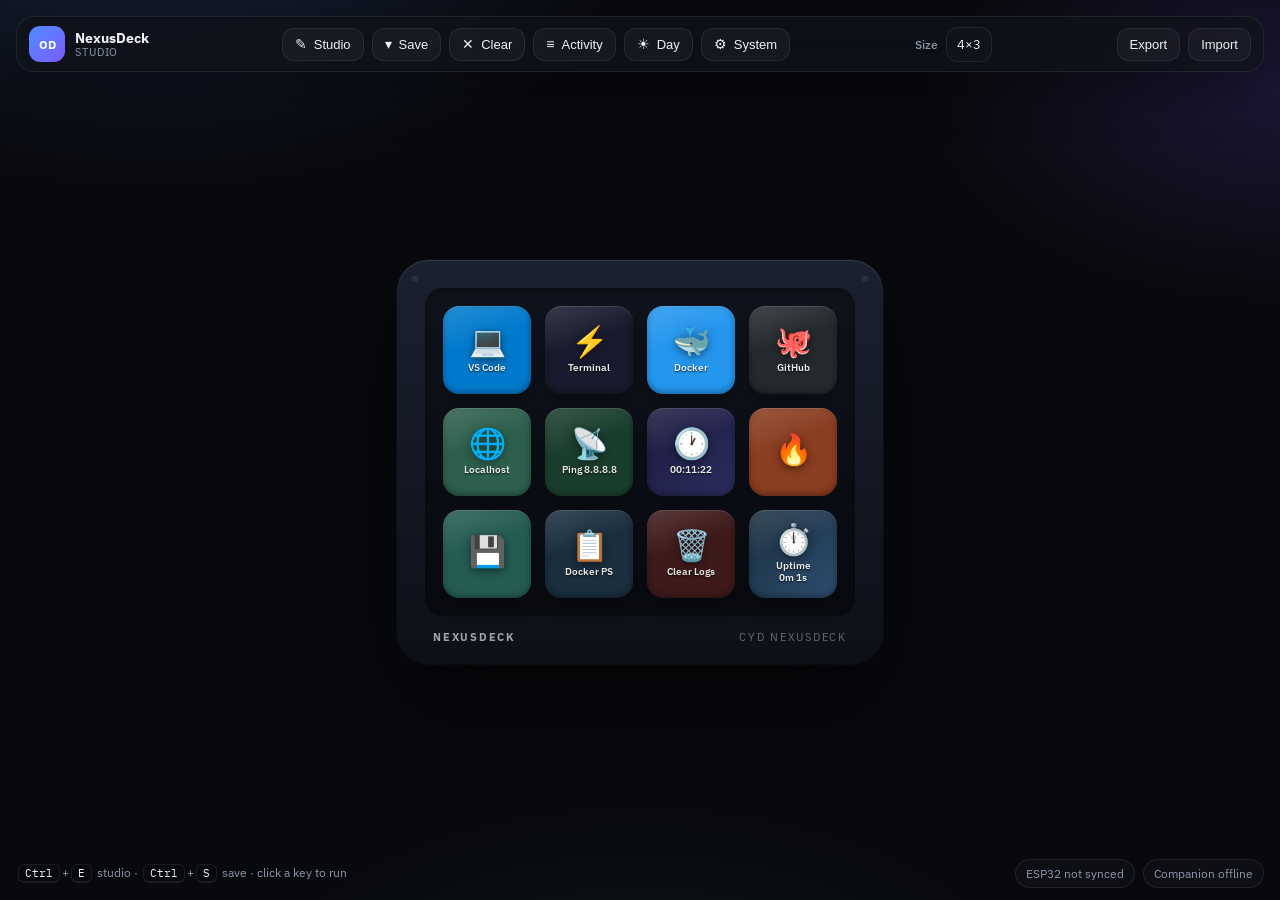
==== streamdeck-simulator/index.html @ cc26912d "v2.0.3" ====
<!DOCTYPE html>
<html lang="en">
<head>
    <meta charset="UTF-8">
    <meta name="viewport" content="width=device-width, initial-scale=1.0">
    <meta name="description" content="NexusDeck Studio & Simulator - Virtual macro control deck with live widgets and customization">
    <title>NexusDeck Studio</title>
    <link rel="preconnect" href="https://fonts.googleapis.com">
    <link rel="preconnect" href="https://fonts.gstatic.com" crossorigin>
    <link href="https://fonts.googleapis.com/css2?family=IBM+Plex+Sans:wght@400;500;600;700&family=IBM+Plex+Mono:wght@500&display=swap" rel="stylesheet">
    <link rel="stylesheet" href="css/deck.css">
    <link rel="stylesheet" href="css/studio.css">

    <!-- Favicon (matches NexusDeck app icon) -->
    <link rel="icon" href="data:image/svg+xml,%3Csvg xmlns='http://www.w3.org/2000/svg' viewBox='0 0 64 64'%3E%3Crect x='2' y='2' width='60' height='60' rx='14' fill='%231a2030'/%3E%3Ctext x='32' y='45' font-family='Arial' font-size='36' font-weight='bold' fill='white' text-anchor='middle'%3EN%3C/text%3E%3Ccircle cx='50' cy='50' r='6' fill='%234f8cff'/%3E%3C/svg%3E">
</head>
<body>
    <div class="app-bg" aria-hidden="true"></div>
    <main class="app-stage">
        <div id="deck-container"></div>
    </main>

    <div id="loading-screen" class="loading-screen">
        <div class="loading-mark">OD</div>
        <div class="loading-title">NexusDeck Studio</div>
        <div class="loading-copy">Preparing your control surface</div>
    </div>

    <!-- Utility Scripts -->
    <script src="js/notification-manager.js"></script>
    <script src="js/logger.js"></script>
    <script src="js/cleanup-manager.js"></script>
    <script src="js/performance-utils.js"></script>

    <!-- Core Scripts -->
    <script src="js/deck-core.js"></script>
    <script src="js/actions.js"></script>
    <script src="js/live-keys.js"></script>
    <script src="js/profiles.js"></script>
    <script src="js/studio-ui.js"></script>

    <!-- Main Application Script -->
    <script>
        // Application Initialization
        class StreamDeckApp {
            constructor() {
                this.deck = null;
                this.actions = null;
                this.liveKeys = null;
                this.profiles = null;
                this.studio = null;

                this.init();
            }

            async init() {
                try {
                    // Initialize core deck engine
                    this.deck = new StreamDeckCore('deck-container', {
                        rows: 3,
                        cols: 4,
                        size: 'cyd',
                        soundEnabled: true,
                        hapticEnabled: true
                    });

                    // Initialize actions engine
                    this.actions = new ActionsEngine(this.deck, {
                        serverUrl: 'http://localhost:8765'
                    });

                    // Initialize live keys manager
                    this.liveKeys = new LiveKeysManager(this.deck, this.actions);

                    // Initialize profiles manager
                    this.profiles = new ProfilesManager(this.deck, this.actions, this.liveKeys);

                    // Initialize studio UI
                    this.studio = new StudioUI(this.deck, this.actions, this.profiles, this.liveKeys);

                    // Setup event listeners
                    this.setupEventListeners();

                    // Check server status
                    await this.checkServerStatus();

                    // Hide loading screen
                    setTimeout(() => {
                        const loadingScreen = document.getElementById('loading-screen');
                        if (loadingScreen) {
                            loadingScreen.style.opacity = '0';
                            loadingScreen.style.transition = 'opacity 0.35s ease';
                            setTimeout(() => loadingScreen.remove(), 350);
                        }
                    }, 350);

                    console.log('NexusDeck Simulator initialized successfully');

                    // Register cleanup tasks
                    if (window.globalCleanupManager) {
                        globalCleanupManager.register(() => this.cleanup(), 'StreamDeckApp');
                    }
                } catch (error) {
                    appLogger.error('Failed to initialize NexusDeck Simulator', { error: error.message });
                    alert('Failed to initialize application. Please refresh the page.');
                }
            }

            setupEventListeners() {
                // Listen for button clicks
                this.deck.container.addEventListener('buttonClick', (e) => {
                    // Actions are handled by StudioUI based on mode
                });

                // Listen for profile events
                this.deck.container.addEventListener('profile:profileLoaded', (e) => {
                    console.log('Profile loaded:', e.detail.profile.name);
                    this.showNotification('Profile Loaded', e.detail.profile.name);
                });

                // Listen for action events
                this.deck.container.addEventListener('action:serverStatus', (e) => {
                    appLogger.info('Companion server status changed', e.detail);
                });

                // Keyboard shortcuts
                document.addEventListener('keydown', (e) => {
                    // Ctrl/Cmd + E: Toggle Studio Mode
                    if ((e.ctrlKey || e.metaKey) && e.key === 'e') {
                        e.preventDefault();
                        this.studio.toggleMode();
                    }

                    // Ctrl/Cmd + S: Save Profile
                    if ((e.ctrlKey || e.metaKey) && e.key === 's') {
                        e.preventDefault();
                        this.profiles.saveCurrentProfile();
                        this.showNotification('Saved', 'Profile saved successfully');
                    }

                    // Escape: Close Inspector
                    if (e.key === 'Escape' && this.studio.editorMode === 'studio') {
                        this.studio.closeInspector();
                    }
                });

                // Prevent context menu on buttons
                this.deck.container.addEventListener('contextmenu', (e) => {
                    e.preventDefault();
                });

                // Window resize handler
                let resizeTimeout;
                window.addEventListener('resize', () => {
                    clearTimeout(resizeTimeout);
                    resizeTimeout = setTimeout(() => {
                        // Re-render deck if needed
                        console.log('Window resized');
                    }, 250);
                });

                // Visibility change handler
                document.addEventListener('visibilitychange', () => {
                    if (document.hidden) {
                        console.log('App hidden - pausing updates');
                        // Optionally pause some live widgets
                    } else {
                        console.log('App visible - resuming updates');
                    }
                });
            }

            async checkServerStatus() {
                try {
                    await this.actions.checkServerAvailability();

                    if (this.actions.serverAvailable) {
                        console.log('Companion server is available');
                        this.studio?.pollDeviceStatus();
                    } else {
                        console.log('Companion server not available - running in standalone mode');
                    }
                    this.studio?.updateServerStatus(this.actions.serverAvailable);
                } catch (error) {
                    appLogger.warn('Server check failed', { error: error.message });
                }
            }

            showNotification(title, message) {
                return notificationManager.show(title, message);
            }

            escapeHtml(text) {
                const div = document.createElement('div');
                div.textContent = text;
                return div.innerHTML;
            }

            /**
             * Complete cleanup - call on app shutdown
             */
            cleanup() {
                console.log('🧹 Cleaning up NexusDeck components...');

                try {
                    // Stop live widgets
                    if (this.liveKeys) {
                        this.liveKeys.stopAll();
                    }

                    // Destroy actions engine
                    if (this.actions) {
                        this.actions.destroy();
                    }

                    // Clear deck
                    if (this.deck) {
                        this.deck.destroy();
                    }

                    notificationManager.destroy();
                    appLogger.destroy();

                    // Clear references
                    this.deck = null;
                    this.actions = null;
                    this.liveKeys = null;
                    this.profiles = null;
                    this.studio = null;

                    console.log('✅ Cleanup complete');
                } catch (error) {
                    console.error('Error during cleanup:', error);
                }
            }
        }

        // Initialize application when DOM is ready
        if (document.readyState === 'loading') {
            document.addEventListener('DOMContentLoaded', () => {
                window.streamDeckApp = new StreamDeckApp();
            });
        } else {
            window.streamDeckApp = new StreamDeckApp();
        }

        // Cleanup on page unload
        window.addEventListener('beforeunload', () => {
            if (window.streamDeckApp) {
                // Stop all live widgets
                if (window.streamDeckApp.liveKeys) {
                    window.streamDeckApp.liveKeys.stopAll();
                }
                // Clear intervals
                if (window.streamDeckApp.deck) {
                    window.streamDeckApp.deck.clear();
                }
            }
        });

        // Global error handler
        window.addEventListener('error', (e) => {
            appLogger.error('Unhandled browser error', {
                message: e.message,
                source: e.filename,
                line: e.lineno
            });
        });

        window.addEventListener('unhandledrejection', (e) => {
            appLogger.error('Unhandled promise rejection', {
                reason: e.reason instanceof Error ? e.reason.message : String(e.reason)
            });
        });

        // Service Worker registration (for PWA support - optional)
        if ('serviceWorker' in navigator) {
            // Uncomment to enable PWA features
            // navigator.serviceWorker.register('/sw.js').then(reg => {
            //     console.log('Service Worker registered:', reg);
            // }).catch(err => {
            //     console.log('Service Worker registration failed:', err);
            // });
        }
    </script>

    <!-- Analytics placeholder (optional) -->
    <!-- <script>
        // Add your analytics code here if needed
    </script> -->
</body>
</html>
---- streamdeck-simulator/css/deck.css ----
/**
 * NexusDeck interface
 */

:root {
    --font: 'IBM Plex Sans', 'Segoe UI', sans-serif;
    --font-mono: 'IBM Plex Mono', ui-monospace, monospace;
    --bg: #08090d;
    --bg-elevated: #10131a;
    --ink: #eef2f7;
    --muted: #8d97ab;
    --line: rgba(255, 255, 255, 0.08);
    --accent: #4f8cff;
    --accent-2: #7a5cff;
    --success: #3ee0a0;
    --danger: #ff5d6c;
    --deck-bg: #08090d;
    --button-idle: #1a1a2e;
    --button-pressed: #0d0d16;
    --button-glow: rgba(79, 140, 255, 0.45);
    --button-success: rgba(62, 224, 160, 0.8);
    --button-error: rgba(255, 93, 108, 0.8);
    --glass-bg: rgba(255, 255, 255, 0.05);
    --glass-border: rgba(255, 255, 255, 0.1);
    --header-h: 72px;
    --footer-h: 48px;
}

body.theme-light {
    --bg: #eef3f8;
    --bg-elevated: #ffffff;
    --ink: #182d42;
    --muted: #5b6d80;
    --line: rgba(24, 45, 66, 0.12);
    --deck-bg: #eef3f8;
    --button-idle: #dce6f0;
    --button-pressed: #c8d5e2;
    --button-glow: rgba(0, 116, 217, 0.35);
    --glass-bg: rgba(255, 255, 255, 0.72);
    --glass-border: rgba(24, 45, 66, 0.16);
    background: #e8eef5;
    color: #182d42;
}

body.theme-light .deck-frame {
    background: linear-gradient(180deg, #f7fafc 0%, #d5e0eb 100%);
    box-shadow:
        0 30px 80px rgba(44, 62, 80, 0.18),
        0 0 0 1px rgba(24, 45, 66, 0.08);
}

body.theme-light .button-grid {
    background: rgba(24, 45, 66, 0.08);
    box-shadow: inset 0 2px 10px rgba(24, 45, 66, 0.12);
}

* {
    margin: 0;
    padding: 0;
    box-sizing: border-box;
}

body {
    font-family: var(--font);
    background: var(--bg);
    color: var(--ink);
    min-height: 100vh;
    overflow: hidden;
}

.app-bg {
    position: fixed;
    inset: 0;
    z-index: 0;
    background:
        radial-gradient(900px 500px at 12% -10%, rgba(79, 140, 255, 0.18), transparent 55%),
        radial-gradient(700px 420px at 100% 10%, rgba(122, 92, 255, 0.16), transparent 50%),
        radial-gradient(800px 500px at 50% 120%, rgba(62, 224, 160, 0.08), transparent 55%),
        var(--bg);
}

body.theme-light .app-bg {
    background:
        radial-gradient(900px 500px at 12% -10%, rgba(79, 140, 255, 0.16), transparent 55%),
        radial-gradient(700px 420px at 100% 10%, rgba(122, 92, 255, 0.1), transparent 50%),
        #eef3f8;
}

.app-stage {
    position: relative;
    z-index: 1;
    min-height: 100vh;
    display: flex;
    justify-content: center;
    align-items: center;
    padding: calc(var(--header-h) + 24px) 24px calc(var(--footer-h) + 24px);
}

body.studio-open .app-stage {
    padding-left: 300px;
    padding-right: 24px;
}

.loading-screen {
    position: fixed;
    inset: 0;
    z-index: 9999;
    display: flex;
    flex-direction: column;
    justify-content: center;
    align-items: center;
    background: #08090d;
    gap: 10px;
}

.loading-mark {
    width: 72px;
    height: 72px;
    border-radius: 20px;
    display: grid;
    place-items: center;
    font-weight: 700;
    letter-spacing: 0.04em;
    color: #fff;
    background: linear-gradient(135deg, #4f8cff, #7a5cff);
    box-shadow: 0 12px 40px rgba(79, 140, 255, 0.35);
    animation: loading-float 1.8s ease-in-out infinite;
}

.loading-title {
    margin-top: 8px;
    font-size: 22px;
    font-weight: 600;
}

.loading-copy {
    color: var(--muted);
    font-size: 13px;
}

@keyframes loading-float {
    0%, 100% { transform: translateY(0); }
    50% { transform: translateY(-6px); }
}

.deck-container {
    position: relative;
    display: flex;
    justify-content: center;
    align-items: center;
}

.deck-frame {
    background: linear-gradient(180deg, #1b2030 0%, #0d1018 100%);
    border-radius: 32px;
    padding: 28px 28px 18px;
    position: relative;
    box-shadow:
        0 40px 90px rgba(0, 0, 0, 0.45),
        inset 0 1px 0 rgba(255, 255, 255, 0.12),
        0 0 0 1px rgba(255, 255, 255, 0.04);
}

.deck-frame::before,
.deck-frame::after {
    content: '';
    position: absolute;
    width: 8px;
    height: 8px;
    border-radius: 50%;
    background: #2a3144;
    box-shadow: inset 0 1px 2px rgba(0, 0, 0, 0.6);
}

.deck-frame::before { top: 14px; left: 14px; }
.deck-frame::after { top: 14px; right: 14px; }

.button-grid {
    display: grid;
    gap: 14px;
    background: rgba(0, 0, 0, 0.35);
    padding: 18px;
    border-radius: 18px;
    box-shadow: inset 0 2px 14px rgba(0, 0, 0, 0.45);
}

.deck-plate {
    display: flex;
    justify-content: space-between;
    align-items: center;
    margin-top: 14px;
    padding: 0 8px 2px;
    color: rgba(255, 255, 255, 0.38);
    font-size: 11px;
    letter-spacing: 0.16em;
    text-transform: uppercase;
}

.deck-logo {
    font-weight: 700;
    color: rgba(255, 255, 255, 0.62);
}

body.theme-light .deck-plate,
body.theme-light .deck-logo {
    color: rgba(24, 45, 66, 0.45);
}

.deck-mini .button-grid {
    grid-template-columns: repeat(3, 1fr);
    grid-template-rows: repeat(2, 1fr);
}

.deck-cyd .button-grid {
    grid-template-columns: repeat(4, 1fr);
    grid-template-rows: repeat(3, 1fr);
}

.deck-classic .button-grid {
    grid-template-columns: repeat(5, 1fr);
    grid-template-rows: repeat(3, 1fr);
}

.deck-xl .button-grid {
    grid-template-columns: repeat(8, 1fr);
    grid-template-rows: repeat(4, 1fr);
}

.deck-button {
    width: 88px;
    height: 88px;
    position: relative;
    cursor: pointer;
    user-select: none;
    transition: transform 0.1s ease;
}

.deck-button:active {
    transform: scale(0.98);
}

.button-inner {
    width: 100%;
    height: 100%;
    position: relative;
    transform-style: preserve-3d;
    transition: transform 0.15s ease;
}

.button-face {
    width: 100%;
    height: 100%;
    background: var(--button-idle);
    border-radius: 16px;
    display: flex;
    flex-direction: column;
    justify-content: center;
    align-items: center;
    padding: 8px;
    position: relative;
    overflow: hidden;
    box-shadow:
        0 8px 16px rgba(0, 0, 0, 0.35),
        inset 0 1px 1px rgba(255, 255, 255, 0.14),
        inset 0 -2px 6px rgba(0, 0, 0, 0.35);
    transition: all 0.2s ease;
}

.button-face::before {
    content: '';
    position: absolute;
    inset: 0;
    background: linear-gradient(160deg, rgba(255, 255, 255, 0.14) 0%, rgba(255, 255, 255, 0) 42%);
    pointer-events: none;
    border-radius: 16px;
}

.button-face::after {
    content: '';
    position: absolute;
    inset: 0;
    background: radial-gradient(circle at center, rgba(255, 255, 255, 0.08) 0%, transparent 70%);
    pointer-events: none;
    opacity: 0;
    transition: opacity 0.3s ease;
}

.deck-button:hover .button-face::after {
    opacity: 1;
}

.button-icon {
    font-size: 30px;
    line-height: 1;
    margin-bottom: 6px;
    filter: drop-shadow(0 2px 4px rgba(0, 0, 0, 0.5));
    transition: transform 0.2s ease;
}

.button-label {
    font-size: 10px;
    font-weight: 600;
    text-align: center;
    line-height: 1.2;
    color: rgba(255, 255, 255, 0.92);
    text-shadow: 0 1px 2px rgba(0, 0, 0, 0.8);
    max-height: 100%;
    overflow: hidden;
    display: -webkit-box;
    -webkit-line-clamp: 3;
    -webkit-box-orient: vertical;
    white-space: pre-line;
}

.deck-button.state-idle .button-inner {
    transform: translateZ(0);
}

.deck-button.state-pressed .button-inner {
    transform: translateZ(-4px);
}

.deck-button.state-pressed .button-face {
    box-shadow:
        0 1px 2px rgba(0, 0, 0, 0.6),
        inset 0 2px 8px rgba(0, 0, 0, 0.5);
    transform: scale(0.95);
}

.deck-button.state-pressed .button-icon {
    transform: scale(0.9);
}

.deck-button.state-running .button-face {
    animation: pulse-glow 1.5s ease-in-out infinite;
}

.deck-button.state-running .button-icon {
    animation: rotate-icon 1s linear infinite;
}

@keyframes pulse-glow {
    0%, 100% {
        box-shadow: 0 4px 8px rgba(0, 0, 0, 0.4), 0 0 20px var(--button-glow);
    }
    50% {
        box-shadow: 0 4px 8px rgba(0, 0, 0, 0.4), 0 0 40px var(--button-glow);
    }
}

@keyframes rotate-icon {
    from { transform: rotate(0deg); }
    to { transform: rotate(360deg); }
}

.deck-button.state-success .button-face {
    box-shadow: 0 4px 8px rgba(0, 0, 0, 0.4), 0 0 30px var(--button-success);
    animation: success-flash 0.5s ease;
}

@keyframes success-flash {
    0%, 100% { opacity: 1; }
    50% { opacity: 0.7; }
}

.deck-button.state-error .button-face {
    box-shadow: 0 4px 8px rgba(0, 0, 0, 0.4), 0 0 30px var(--button-error);
    animation: error-shake 0.5s ease;
}

@keyframes error-shake {
    0%, 100% { transform: translateX(0); }
    25% { transform: translateX(-4px); }
    75% { transform: translateX(4px); }
}

.deck-button.selected .button-face {
    box-shadow:
        0 4px 8px rgba(0, 0, 0, 0.4),
        0 0 0 3px rgba(79, 140, 255, 0.9),
        0 0 20px rgba(79, 140, 255, 0.45);
}

.deck-button.state-disabled {
    opacity: 0.3;
    cursor: not-allowed;
}

.notification-stack {
    position: fixed;
    top: calc(var(--header-h) + 12px);
    right: 20px;
    display: grid;
    gap: 10px;
    width: min(360px, calc(100vw - 40px));
    z-index: 10000;
    pointer-events: none;
}

.action-notification {
    display: flex;
    align-items: flex-start;
    gap: 12px;
    position: relative;
    background: rgba(16, 19, 26, 0.92);
    backdrop-filter: blur(16px);
    border: 1px solid var(--line);
    border-left: 3px solid var(--accent);
    border-radius: 14px;
    padding: 14px 16px;
    width: 100%;
    box-shadow: 0 16px 40px rgba(0, 0, 0, 0.35);
    transform: translateX(400px);
    transition: transform 0.3s ease;
    pointer-events: auto;
}

.action-notification.show {
    transform: translateX(0);
}

.notification-title {
    font-weight: 600;
    font-size: 14px;
    margin-bottom: 4px;
}

.notification-message {
    font-size: 12px;
    color: var(--muted);
    white-space: pre-line;
    line-height: 1.4;
}

.notification-content {
    min-width: 0;
    flex: 1;
}

.notification-close {
    border: 0;
    padding: 0;
    background: transparent;
    color: var(--muted);
    cursor: pointer;
    font-size: 20px;
    line-height: 1;
}

.notification-close:hover {
    color: var(--ink);
}

.notification-success { border-left-color: var(--success); }
.notification-warning { border-left-color: #ffc857; }
.notification-error { border-left-color: var(--danger); }

.toast-notification {
    position: fixed;
    bottom: calc(var(--footer-h) + 16px);
    left: 50%;
    transform: translateX(-50%) translateY(100px);
    background: rgba(16, 19, 26, 0.94);
    backdrop-filter: blur(16px);
    border: 1px solid var(--line);
    border-radius: 999px;
    padding: 10px 20px;
    font-size: 13px;
    color: var(--ink);
    box-shadow: 0 10px 30px rgba(0, 0, 0, 0.35);
    transition: transform 0.3s ease;
    z-index: 10000;
}

.toast-notification.show {
    transform: translateX(-50%) translateY(0);
}

body.theme-light .toast-notification,
body.theme-light .action-notification {
    background: rgba(255, 255, 255, 0.96);
    border-color: rgba(24, 45, 66, 0.12);
    box-shadow: 0 10px 30px rgba(44, 62, 80, 0.18);
}

body.theme-light .loading-screen {
    background: #e8eef5;
}

@media (max-width: 768px) {
    .notification-stack {
        top: calc(var(--header-h) + 8px);
        right: 12px;
        width: calc(100vw - 24px);
    }

    .deck-button {
        width: 64px;
        height: 64px;
    }

    .button-icon { font-size: 22px; }
    .button-label { font-size: 8px; }
    .button-grid { gap: 10px; padding: 12px; }
    .deck-frame { padding: 18px 18px 12px; border-radius: 24px; }

    body.studio-open .app-stage {
        padding-left: 16px;
        padding-right: 16px;
        padding-bottom: 42vh;
    }
}

@media (max-width: 480px) {
    .deck-button { width: 52px; height: 52px; }
    .button-icon { font-size: 18px; margin-bottom: 2px; }
    .button-label { font-size: 7px; }
}

@media print {
    body { background: white; }
    .deck-frame { box-shadow: none; border: 2px solid #000; }
    .deck-button { page-break-inside: avoid; }
    .app-header, .app-footer, #studio-container { display: none !important; }
}
---- streamdeck-simulator/css/studio.css ----
/**
 * NexusDeck studio chrome
 */

#studio-container {
    position: fixed;
    inset: 0;
    pointer-events: none;
    z-index: 1000;
}

#studio-container.studio-hidden {
    display: none;
}

#studio-container > * {
    pointer-events: all;
}

.app-header,
.studio-toolbar {
    position: fixed;
    top: 16px;
    left: 16px;
    right: 16px;
    height: auto;
    min-height: 56px;
    background: rgba(16, 19, 26, 0.78);
    backdrop-filter: blur(22px);
    border: 1px solid var(--line);
    border-radius: 18px;
    padding: 8px 12px;
    display: flex;
    justify-content: space-between;
    align-items: center;
    gap: 12px;
    box-shadow: 0 18px 50px rgba(0, 0, 0, 0.28);
    z-index: 1001;
}

.app-footer {
    position: fixed;
    left: 16px;
    right: 16px;
    bottom: 12px;
    z-index: 1001;
    display: flex;
    justify-content: space-between;
    align-items: center;
    gap: 12px;
    color: var(--muted);
    font-size: 12px;
    pointer-events: none;
}

.app-footer > * {
    pointer-events: all;
}

.footer-hint kbd {
    display: inline-block;
    padding: 1px 6px;
    margin: 0 2px;
    border: 1px solid var(--line);
    border-bottom-width: 2px;
    border-radius: 6px;
    font-family: var(--font-mono);
    font-size: 11px;
    color: var(--ink);
}

.footer-status-group {
    display: flex;
    gap: 8px;
    flex-wrap: wrap;
}

.status-pill {
    padding: 6px 10px;
    border-radius: 999px;
    border: 1px solid var(--line);
    background: rgba(16, 19, 26, 0.7);
    font-size: 12px;
}

.status-pill.is-online {
    color: var(--success);
    border-color: rgba(62, 224, 160, 0.35);
}

.status-pill.is-offline {
    color: var(--muted);
}

.app-brand {
    display: flex;
    align-items: center;
    gap: 10px;
    padding-right: 8px;
}

.brand-mark {
    width: 36px;
    height: 36px;
    border-radius: 11px;
    display: grid;
    place-items: center;
    font-size: 12px;
    font-weight: 700;
    color: #fff;
    background: linear-gradient(135deg, var(--accent), var(--accent-2));
}

.brand-copy {
    display: flex;
    flex-direction: column;
    line-height: 1.15;
}

.brand-copy strong {
    font-size: 14px;
}

.brand-copy span {
    font-size: 11px;
    color: var(--muted);
    letter-spacing: 0.08em;
    text-transform: uppercase;
}

body.theme-light .studio-toolbar,
body.theme-light .inspector-panel,
body.theme-light .profiles-panel,
body.theme-light .action-history-panel,
body.theme-light .system-panel,
body.theme-light .status-pill {
    background: rgba(255, 255, 255, 0.9);
    color: #182d42;
    border-color: rgba(24, 45, 66, 0.12);
    box-shadow: 0 10px 30px rgba(44, 62, 80, 0.1);
}

body.theme-light .toolbar-btn,
body.theme-light .toolbar-select,
body.theme-light .close-btn,
body.theme-light .inspector-content input,
body.theme-light .inspector-content select,
body.theme-light .inspector-content textarea {
    background: #f4f7fa;
    color: #182d42;
    border-color: rgba(24, 45, 66, 0.16);
}

body.theme-light .toolbar-btn:hover {
    background: #e5edf5;
}

body.theme-light .profile-item {
    background: #eef3f8;
}

body.theme-light .btn-secondary,
body.theme-light .btn-icon,
body.theme-light .preset-template-btn,
body.theme-light .icon-preset-btn {
    background: #e5edf5;
}

body.theme-light .btn-secondary:hover,
body.theme-light .btn-icon:hover,
body.theme-light .preset-template-btn:hover,
body.theme-light .icon-preset-btn:hover {
    background: #d7e2ee;
}

body.theme-light .toolbar-section label,
body.theme-light .inspector-content label {
    color: rgba(24, 45, 66, 0.72);
}

body.theme-light .inspector-header,
body.theme-light .profile-item {
    border-color: rgba(24, 45, 66, 0.12);
}

body.theme-light .inspector-header h3,
body.theme-light .inspector-content h4 {
    color: #182d42;
}

.toolbar-section {
    display: flex;
    align-items: center;
    gap: 8px;
}

.toolbar-btn {
    background: rgba(255, 255, 255, 0.04);
    border: 1px solid var(--line);
    border-radius: 12px;
    padding: 8px 12px;
    color: var(--ink);
    font-size: 13px;
    display: flex;
    align-items: center;
    gap: 7px;
    cursor: pointer;
    transition: transform 0.15s ease, background 0.15s ease, border-color 0.15s ease;
}

.toolbar-btn:hover {
    background: rgba(255, 255, 255, 0.08);
    border-color: rgba(255, 255, 255, 0.16);
    transform: translateY(-1px);
}

.toolbar-btn:active {
    transform: translateY(0);
}

.toolbar-btn.active {
    background: rgba(79, 140, 255, 0.16);
    border-color: rgba(79, 140, 255, 0.5);
}

.toolbar-btn .icon {
    font-size: 14px;
    line-height: 1;
}

.toolbar-btn .label {
    font-weight: 500;
}

.toolbar-select,
.inspector-content select {
    background: var(--bg-elevated);
    color: var(--ink);
    border: 1px solid var(--line);
    border-radius: 12px;
    padding: 8px 10px;
    font-size: 13px;
    cursor: pointer;
}

/* Dropdown option lists follow the OS theme in day mode; force dark only at night */
body:not(.theme-light) select option {
    background: #1a1a2e;
    color: #ffffff;
}

.toolbar-section label {
    font-size: 12px;
    color: var(--muted);
    font-weight: 500;
}

.panel-kicker {
    font-size: 11px;
    letter-spacing: 0.12em;
    text-transform: uppercase;
    color: var(--muted);
    margin-bottom: 4px;
}

.inspector-panel {
    position: fixed;
    top: 88px;
    right: -400px;
    width: 360px;
    height: calc(100vh - 148px);
    background: rgba(16, 19, 26, 0.88);
    backdrop-filter: blur(22px);
    border: 1px solid var(--line);
    border-radius: 22px;
    box-shadow: 0 24px 60px rgba(0, 0, 0, 0.32);
    display: flex;
    flex-direction: column;
    transition: right 0.28s ease;
    z-index: 1002;
    margin-right: 16px;
}

.inspector-panel.open {
    right: 0;
}

.inspector-header {
    padding: 18px 18px 14px;
    border-bottom: 1px solid var(--line);
    display: flex;
    justify-content: space-between;
    align-items: flex-start;
}

.inspector-header h3 {
    font-size: 18px;
    font-weight: 600;
}

.close-btn {
    background: rgba(255, 255, 255, 0.04);
    border: 1px solid var(--line);
    border-radius: 10px;
    width: 32px;
    height: 32px;
    color: var(--ink);
    font-size: 20px;
    cursor: pointer;
    display: flex;
    align-items: center;
    justify-content: center;
}

.close-btn:hover {
    background: rgba(255, 93, 108, 0.16);
    border-color: rgba(255, 93, 108, 0.45);
}

.inspector-content {
    flex: 1;
    overflow-y: auto;
    padding: 18px;
}

.inspector-empty {
    display: flex;
    align-items: center;
    justify-content: center;
    height: 100%;
    color: var(--muted);
    font-size: 14px;
    text-align: center;
    line-height: 1.5;
}

.inspector-editor {
    display: flex;
    flex-direction: column;
    gap: 18px;
}

.form-group {
    display: flex;
    flex-direction: column;
    gap: 8px;
}

.form-group label {
    font-size: 11px;
    font-weight: 600;
    color: var(--muted);
    text-transform: uppercase;
    letter-spacing: 0.06em;
}

.form-control {
    background: rgba(255, 255, 255, 0.04);
    border: 1px solid var(--line);
    border-radius: 12px;
    padding: 10px 12px;
    color: var(--ink);
    font-size: 14px;
    font-family: inherit;
}

.form-control:focus {
    outline: none;
    border-color: rgba(79, 140, 255, 0.55);
    box-shadow: 0 0 0 3px rgba(79, 140, 255, 0.12);
}

.form-control::placeholder {
    color: rgba(141, 151, 171, 0.8);
}

textarea.form-control {
    resize: vertical;
    min-height: 80px;
    font-family: var(--font-mono);
}

.color-picker-group {
    display: flex;
    gap: 8px;
}

.color-input {
    width: 60px;
    height: 40px;
    border: 1px solid var(--line);
    border-radius: 10px;
    background: transparent;
    cursor: pointer;
}

.color-text {
    flex: 1;
    font-family: var(--font-mono);
}

.color-presets {
    display: flex;
    gap: 8px;
    flex-wrap: wrap;
    margin-top: 8px;
}

.color-preset {
    width: 28px;
    height: 28px;
    border: 2px solid rgba(255, 255, 255, 0.18);
    border-radius: 8px;
    cursor: pointer;
}

.color-preset:hover {
    transform: scale(1.08);
}

.action-config {
    padding: 14px;
    background: rgba(255, 255, 255, 0.03);
    border: 1px solid var(--line);
    border-radius: 14px;
}

.form-actions {
    display: flex;
    gap: 10px;
    padding-top: 12px;
    border-top: 1px solid var(--line);
}

.btn {
    padding: 10px 16px;
    border-radius: 12px;
    font-size: 13px;
    font-weight: 600;
    cursor: pointer;
    border: none;
    flex: 1;
}

.btn-primary {
    background: linear-gradient(135deg, var(--accent) 0%, #3a6fe0 100%);
    color: #ffffff;
}

.btn-primary:hover {
    filter: brightness(1.06);
}

.btn-secondary {
    background: rgba(255, 255, 255, 0.04);
    color: var(--ink);
    border: 1px solid var(--line);
}

.btn-secondary:hover {
    background: rgba(255, 255, 255, 0.08);
}

.btn-block {
    width: 100%;
}

.profiles-panel {
    position: fixed;
    top: 88px;
    left: 16px;
    width: 268px;
    height: calc(100vh - 148px);
    background: rgba(16, 19, 26, 0.88);
    backdrop-filter: blur(22px);
    border: 1px solid var(--line);
    border-radius: 22px;
    box-shadow: 0 24px 60px rgba(0, 0, 0, 0.28);
    display: flex;
    flex-direction: column;
    z-index: 1002;
}

.panel-header {
    padding: 18px 18px 14px;
    border-bottom: 1px solid var(--line);
}

.panel-header h3 {
    font-size: 18px;
    font-weight: 600;
}

.panel-content {
    flex: 1;
    display: flex;
    flex-direction: column;
    overflow: hidden;
}

.profiles-list {
    flex: 1;
    overflow-y: auto;
    padding: 12px;
}

/* The profiles panel now holds the long home-settings section too,
   so the whole panel scrolls instead of squeezing the profile list */
.profiles-panel .panel-content {
    overflow-y: auto;
}

.profiles-panel #profiles-list {
    flex: none;
    overflow: visible;
    min-height: 120px;
}

.profile-item {
    background: rgba(255, 255, 255, 0.03);
    border: 1px solid var(--line);
    border-radius: 14px;
    padding: 12px;
    margin-bottom: 8px;
    display: flex;
    justify-content: space-between;
    align-items: center;
    cursor: pointer;
}

.profile-item:hover {
    background: rgba(255, 255, 255, 0.06);
}

.profile-item.active {
    background: rgba(79, 140, 255, 0.12);
    border-color: rgba(79, 140, 255, 0.45);
}

.profile-info {
    flex: 1;
}

.profile-name {
    font-size: 14px;
    font-weight: 600;
    margin-bottom: 4px;
    color: var(--ink);
}

.profile-meta {
    font-size: 11px;
    color: var(--muted);
}

.profile-actions {
    display: flex;
    gap: 4px;
}

.btn-icon {
    width: 28px;
    height: 28px;
    border: 1px solid var(--line);
    border-radius: 8px;
    background: rgba(255, 255, 255, 0.04);
    color: var(--ink);
    font-size: 13px;
    cursor: pointer;
    display: flex;
    align-items: center;
    justify-content: center;
}

.btn-icon:hover {
    background: rgba(255, 255, 255, 0.1);
}

.btn-icon.btn-delete:hover {
    background: rgba(255, 93, 108, 0.18);
    border-color: rgba(255, 93, 108, 0.45);
}

.panel-actions {
    padding: 12px;
    border-top: 1px solid var(--line);
}

.preset-section {
    padding: 12px 12px 0;
    border-bottom: 1px solid var(--line);
}

.preset-templates-list {
    display: grid;
    grid-template-columns: 1fr 1fr;
    gap: 6px;
    padding-bottom: 12px;
}

.preset-template-btn {
    padding: 8px 10px;
    border-radius: 10px;
    border: 1px solid var(--line);
    background: rgba(255, 255, 255, 0.04);
    color: var(--ink);
    font-size: 12px;
    font-weight: 600;
    cursor: pointer;
    text-align: left;
}

.preset-template-btn:hover {
    background: rgba(79, 140, 255, 0.12);
    border-color: rgba(79, 140, 255, 0.35);
}

.icon-picker {
    display: grid;
    grid-template-columns: repeat(10, 1fr);
    gap: 4px;
    margin-top: 8px;
}

.icon-preset-btn {
    width: 100%;
    aspect-ratio: 1;
    border: 1px solid var(--line);
    border-radius: 8px;
    background: rgba(255, 255, 255, 0.03);
    font-size: 16px;
    cursor: pointer;
    line-height: 1;
}

.icon-preset-btn:hover {
    background: rgba(79, 140, 255, 0.15);
    border-color: rgba(79, 140, 255, 0.4);
}

.button-preview {
    margin-bottom: 14px;
    padding: 12px;
    border: 1px solid var(--line);
    border-radius: 14px;
    background: rgba(255, 255, 255, 0.02);
}

.button-preview-face {
    width: 88px;
    height: 88px;
    margin: 0 auto 8px;
    border-radius: 14px;
    border: 1px solid rgba(255, 255, 255, 0.12);
    display: flex;
    flex-direction: column;
    align-items: center;
    justify-content: center;
    gap: 4px;
    box-shadow: inset 0 1px 0 rgba(255, 255, 255, 0.08);
}

.button-preview-icon {
    font-size: 24px;
    line-height: 1;
}

.button-preview-label {
    font-size: 10px;
    font-weight: 600;
    text-align: center;
    padding: 0 6px;
    max-width: 100%;
    overflow: hidden;
    text-overflow: ellipsis;
    white-space: nowrap;
}

.button-preview-note {
    font-size: 11px;
    color: var(--muted);
    text-align: center;
    line-height: 1.4;
}

.action-history-panel {
    position: fixed;
    right: 16px;
    bottom: 56px;
    width: 300px;
    max-height: 36vh;
    background: rgba(16, 19, 26, 0.88);
    backdrop-filter: blur(22px);
    border: 1px solid var(--line);
    border-radius: 18px;
    box-shadow: 0 24px 60px rgba(0, 0, 0, 0.28);
    display: none;
    flex-direction: column;
    z-index: 1002;
}

body.history-open .action-history-panel {
    display: flex;
}

.toolbar-btn .badge {
    display: inline-grid;
    place-items: center;
    min-width: 18px;
    height: 18px;
    padding: 0 5px;
    border-radius: 999px;
    font-size: 11px;
    line-height: 1;
    background: rgba(255, 255, 255, 0.12);
    color: var(--ink);
}

.toolbar-btn.has-error .badge {
    background: #dc3545;
    color: #fff;
}

.history-header {
    display: flex;
    justify-content: space-between;
    align-items: flex-start;
    padding: 14px 16px 10px;
    border-bottom: 1px solid var(--line);
}

.history-header h3 {
    font-size: 16px;
    font-weight: 600;
}

.action-history-list {
    flex: 1;
    overflow-y: auto;
    padding: 10px 12px 12px;
}

.history-empty {
    font-size: 12px;
    color: var(--muted);
    line-height: 1.5;
}

.history-item {
    padding: 8px 10px;
    border-radius: 10px;
    border: 1px solid var(--line);
    background: rgba(255, 255, 255, 0.03);
    margin-bottom: 6px;
}

.history-item.is-success {
    border-color: rgba(62, 224, 160, 0.25);
}

.history-item.is-error {
    border-color: rgba(255, 93, 108, 0.25);
}

.history-row {
    display: flex;
    justify-content: space-between;
    gap: 8px;
    font-size: 12px;
}

.history-time {
    color: var(--muted);
    font-family: var(--font-mono);
    font-size: 11px;
}

.history-meta {
    margin-top: 4px;
    font-size: 11px;
    color: var(--muted);
}

.history-error {
    display: block;
    color: var(--danger);
    margin-top: 2px;
}

.system-panel {
    position: fixed;
    top: 76px;
    right: 16px;
    width: 300px;
    background: rgba(16, 19, 26, 0.88);
    backdrop-filter: blur(22px);
    border: 1px solid var(--line);
    border-radius: 18px;
    box-shadow: 0 24px 60px rgba(0, 0, 0, 0.28);
    display: none;
    z-index: 1003;
    padding: 16px;
}

body.system-open .system-panel {
    display: block;
}

.system-row {
    display: flex;
    justify-content: space-between;
    align-items: center;
    gap: 12px;
    padding: 10px 0;
    border-bottom: 1px solid var(--line);
}

.system-row:last-child {
    border-bottom: none;
}

.system-label {
    font-size: 13px;
    font-weight: 600;
}

.system-hint {
    font-size: 11px;
    color: var(--muted);
    margin-top: 2px;
    line-height: 1.4;
}

.system-status {
    font-size: 12px;
    color: var(--muted);
    margin-bottom: 6px;
    line-height: 1.5;
}

.switch {
    position: relative;
    display: inline-block;
    width: 44px;
    height: 24px;
    flex-shrink: 0;
}

.switch input {
    opacity: 0;
    width: 0;
    height: 0;
}

.switch .slider {
    position: absolute;
    cursor: pointer;
    inset: 0;
    background: rgba(255, 255, 255, 0.12);
    border: 1px solid var(--line);
    border-radius: 999px;
    transition: background 0.2s ease;
}

.switch .slider:before {
    position: absolute;
    content: "";
    height: 16px;
    width: 16px;
    left: 3px;
    top: 3px;
    background: #fff;
    border-radius: 50%;
    transition: transform 0.2s ease;
}

.switch input:checked + .slider {
    background: var(--accent);
    border-color: var(--accent);
}

.switch input:checked + .slider:before {
    transform: translateX(20px);
}

.switch input:disabled + .slider {
    opacity: 0.4;
    cursor: not-allowed;
}

.inspector-content::-webkit-scrollbar,
.profiles-list::-webkit-scrollbar,
.panel-content::-webkit-scrollbar {
    width: 8px;
}

.inspector-content::-webkit-scrollbar-track,
.profiles-list::-webkit-scrollbar-track,
.panel-content::-webkit-scrollbar-track {
    background: transparent;
}

.inspector-content::-webkit-scrollbar-thumb,
.profiles-list::-webkit-scrollbar-thumb,
.panel-content::-webkit-scrollbar-thumb {
    background: rgba(141, 151, 171, 0.45);
    border-radius: 4px;
}

@media (max-width: 1024px) {
    .profiles-panel { width: 230px; }
    .inspector-panel { width: 320px; }
}

@media (max-width: 768px) {
    .studio-toolbar {
        flex-wrap: wrap;
        top: 8px;
        left: 8px;
        right: 8px;
    }

    .brand-copy span { display: none; }

    .app-footer {
        left: 8px;
        right: 8px;
        flex-direction: column;
        align-items: flex-start;
    }

    .footer-status-group {
        width: 100%;
    }

    .profiles-panel,
    .inspector-panel,
    .action-history-panel {
        width: calc(100% - 16px);
        height: auto;
        max-height: 42vh;
        left: 8px;
        right: 8px;
        top: auto;
        bottom: 56px;
        margin: 0;
    }

    .inspector-panel.open {
        right: 8px;
    }

    .icon-picker {
        grid-template-columns: repeat(8, 1fr);
    }
}
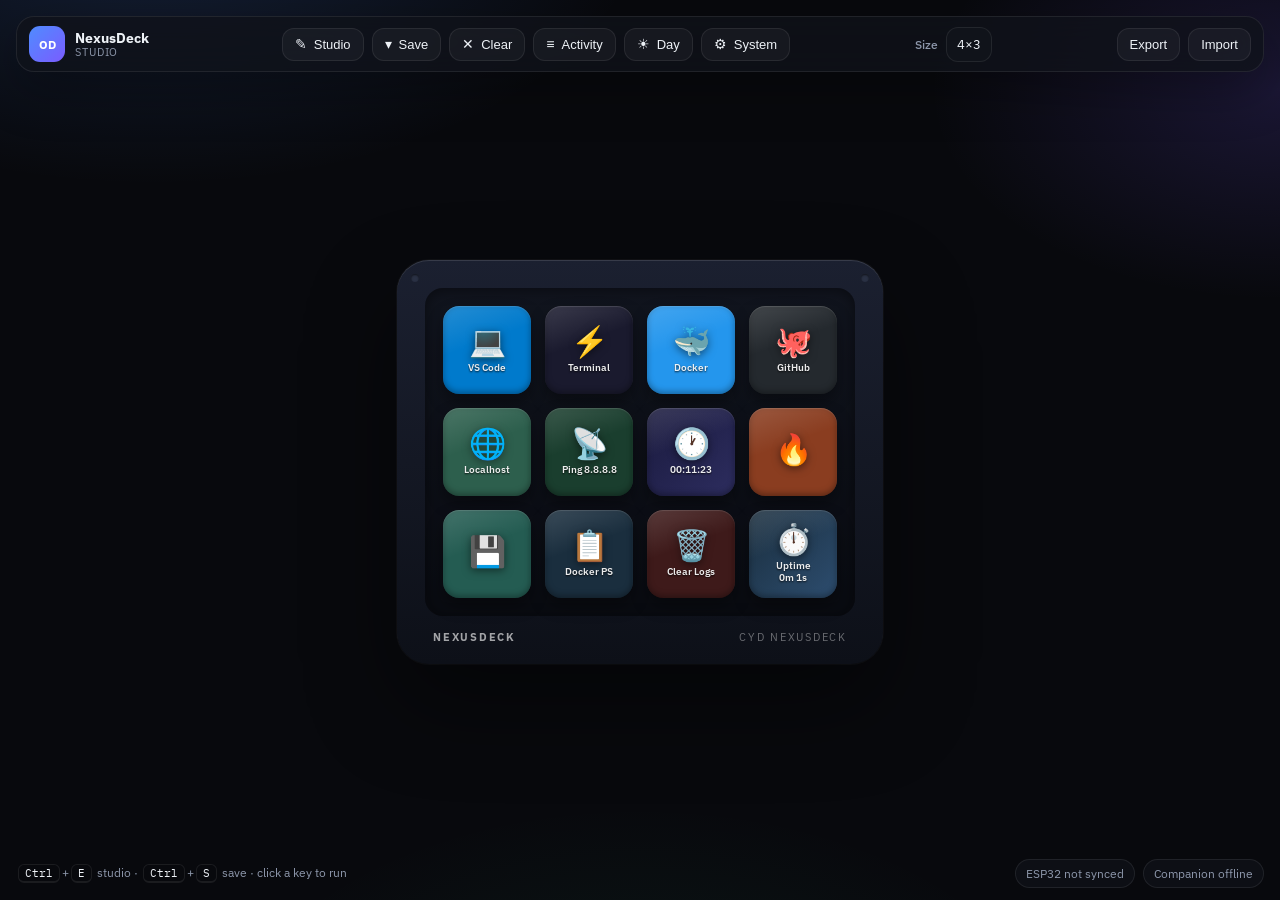
==== commit 2e2d653a: "fix state History" ====
--- a/streamdeck-simulator/index.html
+++ b/streamdeck-simulator/index.html
@@ -8,8 +8,8 @@
     <link rel="preconnect" href="https://fonts.googleapis.com">
     <link rel="preconnect" href="https://fonts.gstatic.com" crossorigin>
     <link href="https://fonts.googleapis.com/css2?family=IBM+Plex+Sans:wght@400;500;600;700&family=IBM+Plex+Mono:wght@500&display=swap" rel="stylesheet">
-    <link rel="stylesheet" href="css/deck.css">
-    <link rel="stylesheet" href="css/studio.css">
+    <link rel="stylesheet" href="css/deck.css?v=2.4.3">
+    <link rel="stylesheet" href="css/studio.css?v=2.4.3">
 
     <!-- Favicon (matches NexusDeck app icon) -->
     <link rel="icon" href="data:image/svg+xml,%3Csvg xmlns='http://www.w3.org/2000/svg' viewBox='0 0 64 64'%3E%3Crect x='2' y='2' width='60' height='60' rx='14' fill='%231a2030'/%3E%3Ctext x='32' y='45' font-family='Arial' font-size='36' font-weight='bold' fill='white' text-anchor='middle'%3EN%3C/text%3E%3Ccircle cx='50' cy='50' r='6' fill='%234f8cff'/%3E%3C/svg%3E">
@@ -27,17 +27,17 @@
     </div>
 
     <!-- Utility Scripts -->
-    <script src="js/notification-manager.js"></script>
-    <script src="js/logger.js"></script>
-    <script src="js/cleanup-manager.js"></script>
-    <script src="js/performance-utils.js"></script>
+    <script src="js/notification-manager.js?v=2.4.3"></script>
+    <script src="js/logger.js?v=2.4.3"></script>
+    <script src="js/cleanup-manager.js?v=2.4.3"></script>
+    <script src="js/performance-utils.js?v=2.4.3"></script>
 
     <!-- Core Scripts -->
-    <script src="js/deck-core.js"></script>
-    <script src="js/actions.js"></script>
-    <script src="js/live-keys.js"></script>
-    <script src="js/profiles.js"></script>
-    <script src="js/studio-ui.js"></script>
+    <script src="js/deck-core.js?v=2.4.3"></script>
+    <script src="js/actions.js?v=2.4.3"></script>
+    <script src="js/live-keys.js?v=2.4.3"></script>
+    <script src="js/profiles.js?v=2.4.3"></script>
+    <script src="js/studio-ui.js?v=2.4.3"></script>
 
     <!-- Main Application Script -->
     <script>
--- a/streamdeck-simulator/css/studio.css
+++ b/streamdeck-simulator/css/studio.css
@@ -362,6 +362,61 @@
     color: var(--ink);
     font-size: 14px;
     font-family: inherit;
+    min-width: 0;
+}
+
+.macro-step {
+    display: grid;
+    gap: 6px;
+    margin-bottom: 8px;
+    padding: 8px;
+    border: 1px solid var(--line);
+    border-radius: 10px;
+}
+
+.macro-step-row1 {
+    display: flex;
+    gap: 6px;
+}
+
+.macro-step-row1 .macro-step-type {
+    flex: 0 0 92px;
+    min-width: 0;
+    padding-left: 8px;
+    padding-right: 4px;
+}
+
+.macro-step-row1 .macro-step-value {
+    flex: 1;
+    min-width: 0;
+}
+
+.macro-step-row1 .macro-step-capture {
+    flex: 0 0 auto;
+    padding: 10px 12px;
+}
+
+.macro-step-row2 {
+    display: flex;
+    gap: 6px;
+    align-items: center;
+}
+
+.macro-step-row2 .macro-step-delay {
+    flex: 0 0 86px;
+    min-width: 0;
+    padding: 8px 10px;
+}
+
+.macro-step-hint {
+    font-size: 11px;
+    opacity: 0.6;
+}
+
+.macro-step-row2 .macro-step-remove {
+    margin-left: auto;
+    flex: 0 0 auto;
+    padding: 8px 12px;
 }
 
 .form-control:focus {
@@ -427,9 +482,19 @@
 
 .form-actions {
     display: flex;
-    gap: 10px;
+    flex-wrap: wrap;
+    gap: 8px;
     padding-top: 12px;
     border-top: 1px solid var(--line);
+}
+
+.form-actions .btn {
+    flex: 1 1 auto;
+    min-width: 0;
+    white-space: nowrap;
+    overflow: hidden;
+    text-overflow: ellipsis;
+    padding: 10px 12px;
 }
 
 .btn {
@@ -616,10 +681,43 @@
 }
 
 .icon-picker {
+    margin-top: 8px;
+}
+
+.icon-preset-filter {
+    margin-bottom: 6px;
+}
+
+.icon-preset-grid {
     display: grid;
     grid-template-columns: repeat(10, 1fr);
     gap: 4px;
-    margin-top: 8px;
+    max-height: 190px;
+    overflow-y: auto;
+    padding-right: 2px;
+}
+
+.state-toggle {
+    display: flex;
+    align-items: center;
+    justify-content: space-between;
+    width: 100%;
+    background: none;
+    border: none;
+    padding: 0;
+    cursor: pointer;
+    color: inherit;
+    font: inherit;
+    text-align: left;
+}
+
+.state-toggle .state-chevron {
+    opacity: 0.6;
+    font-size: 14px;
+}
+
+.state-body {
+    margin-top: 6px;
 }
 
 .icon-preset-btn {
@@ -792,6 +890,8 @@
     top: 76px;
     right: 16px;
     width: 300px;
+    max-height: calc(100vh - 100px);
+    overflow-y: auto;
     background: rgba(16, 19, 26, 0.88);
     backdrop-filter: blur(22px);
     border: 1px solid var(--line);
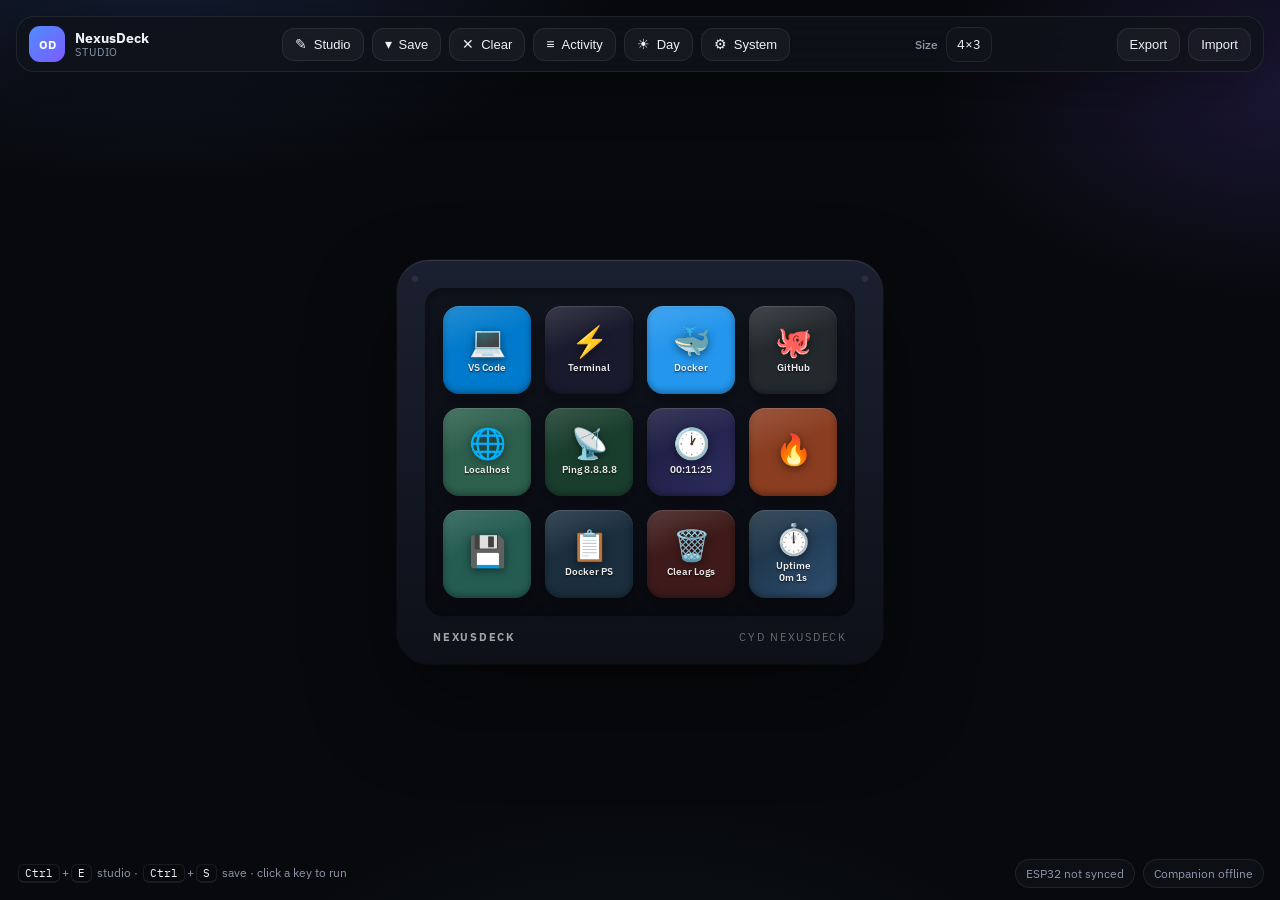
==== commit cfd9f92e: "V2.4.4" ====
--- a/streamdeck-simulator/index.html
+++ b/streamdeck-simulator/index.html
@@ -65,8 +65,13 @@
                     });
 
                     // Initialize actions engine
+                    // Same-origin by default so Studio works under any host,
+                    // scheme or port (localhost:8765, https://nexusdeck, LAN IP).
+                    const sameOrigin = window.location.origin.startsWith('http')
+                        ? window.location.origin.replace(/\/$/, '')
+                        : 'http://localhost:8765';
                     this.actions = new ActionsEngine(this.deck, {
-                        serverUrl: 'http://localhost:8765'
+                        serverUrl: sameOrigin
                     });
 
                     // Initialize live keys manager
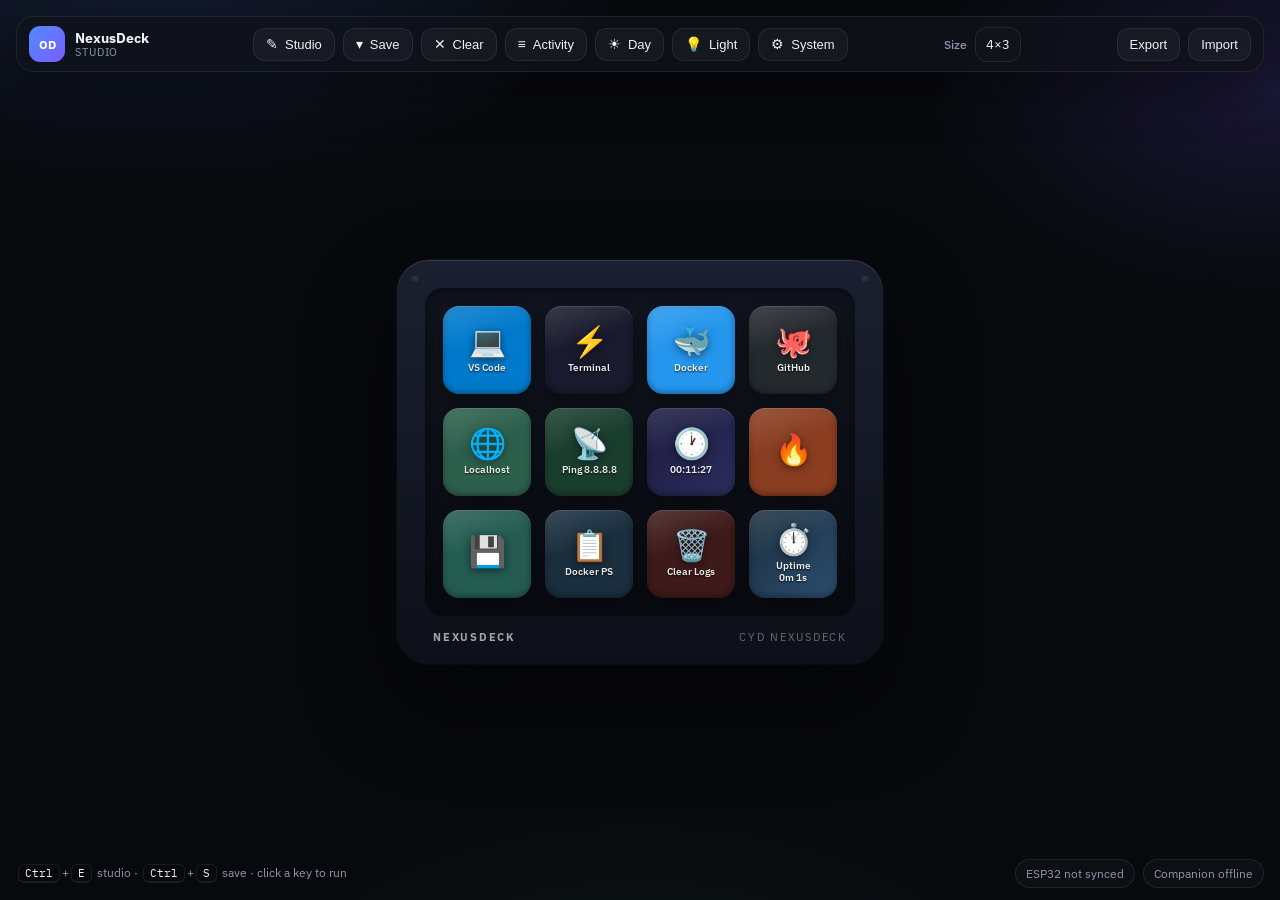
==== commit dbbb090d: "WS2812 action editor" ====
--- a/streamdeck-simulator/index.html
+++ b/streamdeck-simulator/index.html
@@ -8,8 +8,8 @@
     <link rel="preconnect" href="https://fonts.googleapis.com">
     <link rel="preconnect" href="https://fonts.gstatic.com" crossorigin>
     <link href="https://fonts.googleapis.com/css2?family=IBM+Plex+Sans:wght@400;500;600;700&family=IBM+Plex+Mono:wght@500&display=swap" rel="stylesheet">
-    <link rel="stylesheet" href="css/deck.css?v=2.4.3">
-    <link rel="stylesheet" href="css/studio.css?v=2.4.3">
+    <link rel="stylesheet" href="css/deck.css?v=2.4.7">
+    <link rel="stylesheet" href="css/studio.css?v=2.4.7">
 
     <!-- Favicon (matches NexusDeck app icon) -->
     <link rel="icon" href="data:image/svg+xml,%3Csvg xmlns='http://www.w3.org/2000/svg' viewBox='0 0 64 64'%3E%3Crect x='2' y='2' width='60' height='60' rx='14' fill='%231a2030'/%3E%3Ctext x='32' y='45' font-family='Arial' font-size='36' font-weight='bold' fill='white' text-anchor='middle'%3EN%3C/text%3E%3Ccircle cx='50' cy='50' r='6' fill='%234f8cff'/%3E%3C/svg%3E">
@@ -27,17 +27,17 @@
     </div>
 
     <!-- Utility Scripts -->
-    <script src="js/notification-manager.js?v=2.4.3"></script>
-    <script src="js/logger.js?v=2.4.3"></script>
-    <script src="js/cleanup-manager.js?v=2.4.3"></script>
-    <script src="js/performance-utils.js?v=2.4.3"></script>
+    <script src="js/notification-manager.js?v=2.4.7"></script>
+    <script src="js/logger.js?v=2.4.7"></script>
+    <script src="js/cleanup-manager.js?v=2.4.7"></script>
+    <script src="js/performance-utils.js?v=2.4.7"></script>
 
     <!-- Core Scripts -->
-    <script src="js/deck-core.js?v=2.4.3"></script>
-    <script src="js/actions.js?v=2.4.3"></script>
-    <script src="js/live-keys.js?v=2.4.3"></script>
-    <script src="js/profiles.js?v=2.4.3"></script>
-    <script src="js/studio-ui.js?v=2.4.3"></script>
+    <script src="js/deck-core.js?v=2.4.7"></script>
+    <script src="js/actions.js?v=2.4.7"></script>
+    <script src="js/live-keys.js?v=2.4.7"></script>
+    <script src="js/profiles.js?v=2.4.7"></script>
+    <script src="js/studio-ui.js?v=2.4.7"></script>
 
     <!-- Main Application Script -->
     <script>
--- a/streamdeck-simulator/css/studio.css
+++ b/streamdeck-simulator/css/studio.css
@@ -904,6 +904,35 @@
 
 body.system-open .system-panel {
     display: block;
+}
+
+.light-panel {
+    position: fixed;
+    top: 76px;
+    right: 332px;
+    width: 280px;
+    max-height: calc(100vh - 100px);
+    overflow-y: auto;
+    background: rgba(16, 19, 26, 0.88);
+    backdrop-filter: blur(22px);
+    border: 1px solid var(--line);
+    border-radius: 18px;
+    box-shadow: 0 24px 60px rgba(0, 0, 0, 0.28);
+    display: none;
+    z-index: 1003;
+    padding: 16px;
+}
+
+body.light-open .light-panel {
+    display: block;
+}
+
+body.theme-light .light-panel {
+    background: rgba(250, 250, 252, 0.92);
+}
+
+@media (max-width: 900px) {
+    .light-panel { right: 16px; top: 140px; }
 }
 
 .system-row {
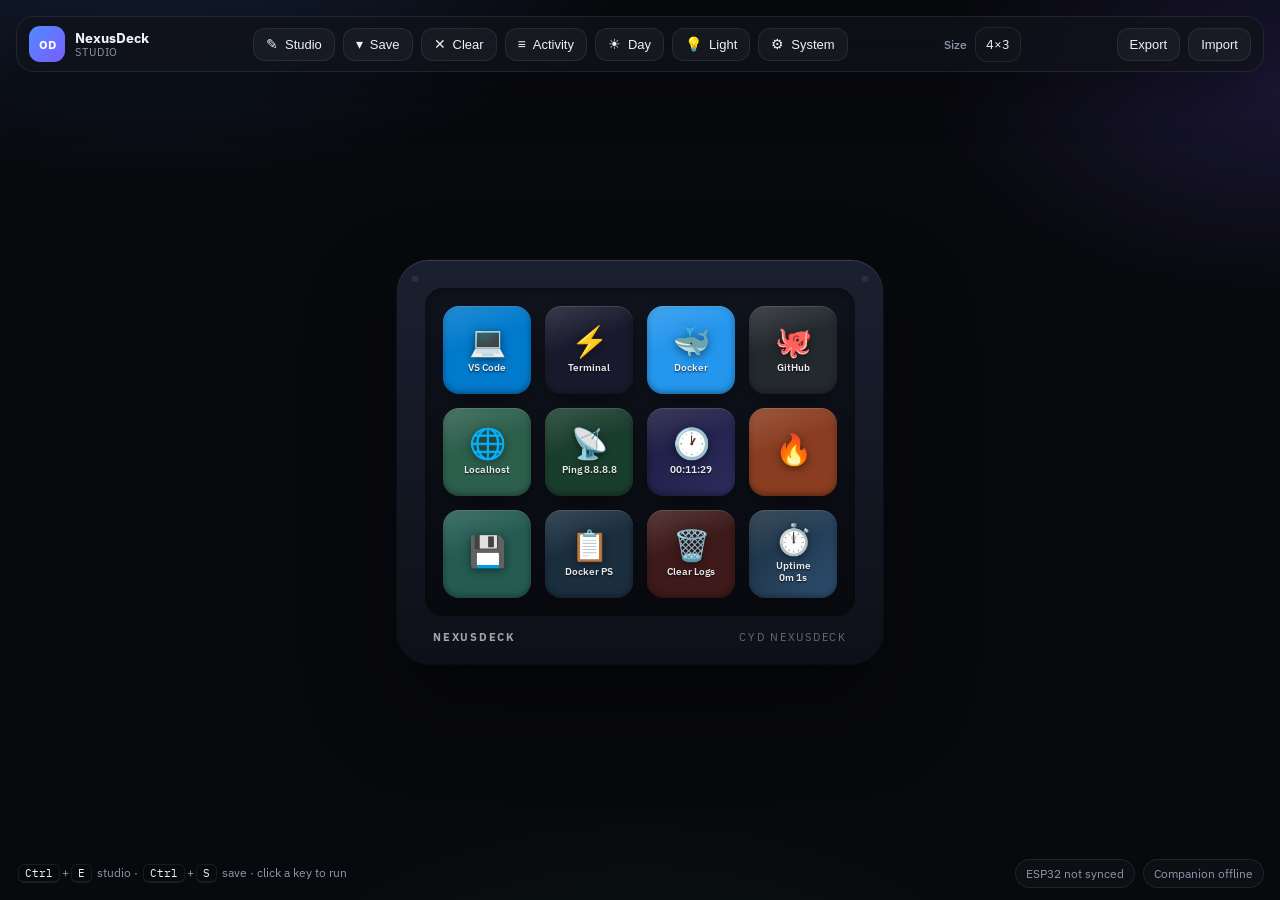
==== commit 1a8282bc: "WS2812 action editor" ====
--- a/streamdeck-simulator/index.html
+++ b/streamdeck-simulator/index.html
@@ -1,4 +1,4 @@
-<!DOCTYPE html>
+﻿<!DOCTYPE html>
 <html lang="en">
 <head>
     <meta charset="UTF-8">
@@ -8,8 +8,8 @@
     <link rel="preconnect" href="https://fonts.googleapis.com">
     <link rel="preconnect" href="https://fonts.gstatic.com" crossorigin>
     <link href="https://fonts.googleapis.com/css2?family=IBM+Plex+Sans:wght@400;500;600;700&family=IBM+Plex+Mono:wght@500&display=swap" rel="stylesheet">
-    <link rel="stylesheet" href="css/deck.css?v=2.4.7">
-    <link rel="stylesheet" href="css/studio.css?v=2.4.7">
+    <link rel="stylesheet" href="css/deck.css?v=2.4.8">
+    <link rel="stylesheet" href="css/studio.css?v=2.4.8">
 
     <!-- Favicon (matches NexusDeck app icon) -->
     <link rel="icon" href="data:image/svg+xml,%3Csvg xmlns='http://www.w3.org/2000/svg' viewBox='0 0 64 64'%3E%3Crect x='2' y='2' width='60' height='60' rx='14' fill='%231a2030'/%3E%3Ctext x='32' y='45' font-family='Arial' font-size='36' font-weight='bold' fill='white' text-anchor='middle'%3EN%3C/text%3E%3Ccircle cx='50' cy='50' r='6' fill='%234f8cff'/%3E%3C/svg%3E">
@@ -27,17 +27,17 @@
     </div>
 
     <!-- Utility Scripts -->
-    <script src="js/notification-manager.js?v=2.4.7"></script>
-    <script src="js/logger.js?v=2.4.7"></script>
-    <script src="js/cleanup-manager.js?v=2.4.7"></script>
-    <script src="js/performance-utils.js?v=2.4.7"></script>
+    <script src="js/notification-manager.js?v=2.4.8"></script>
+    <script src="js/logger.js?v=2.4.8"></script>
+    <script src="js/cleanup-manager.js?v=2.4.8"></script>
+    <script src="js/performance-utils.js?v=2.4.8"></script>
 
     <!-- Core Scripts -->
-    <script src="js/deck-core.js?v=2.4.7"></script>
-    <script src="js/actions.js?v=2.4.7"></script>
-    <script src="js/live-keys.js?v=2.4.7"></script>
-    <script src="js/profiles.js?v=2.4.7"></script>
-    <script src="js/studio-ui.js?v=2.4.7"></script>
+    <script src="js/deck-core.js?v=2.4.8"></script>
+    <script src="js/actions.js?v=2.4.8"></script>
+    <script src="js/live-keys.js?v=2.4.8"></script>
+    <script src="js/profiles.js?v=2.4.8"></script>
+    <script src="js/studio-ui.js?v=2.4.8"></script>
 
     <!-- Main Application Script -->
     <script>
@@ -205,7 +205,7 @@
              * Complete cleanup - call on app shutdown
              */
             cleanup() {
-                console.log('🧹 Cleaning up NexusDeck components...');
+                console.log('ðŸ§¹ Cleaning up NexusDeck components...');
 
                 try {
                     // Stop live widgets
@@ -233,7 +233,7 @@
                     this.profiles = null;
                     this.studio = null;
 
-                    console.log('✅ Cleanup complete');
+                    console.log('âœ… Cleanup complete');
                 } catch (error) {
                     console.error('Error during cleanup:', error);
                 }
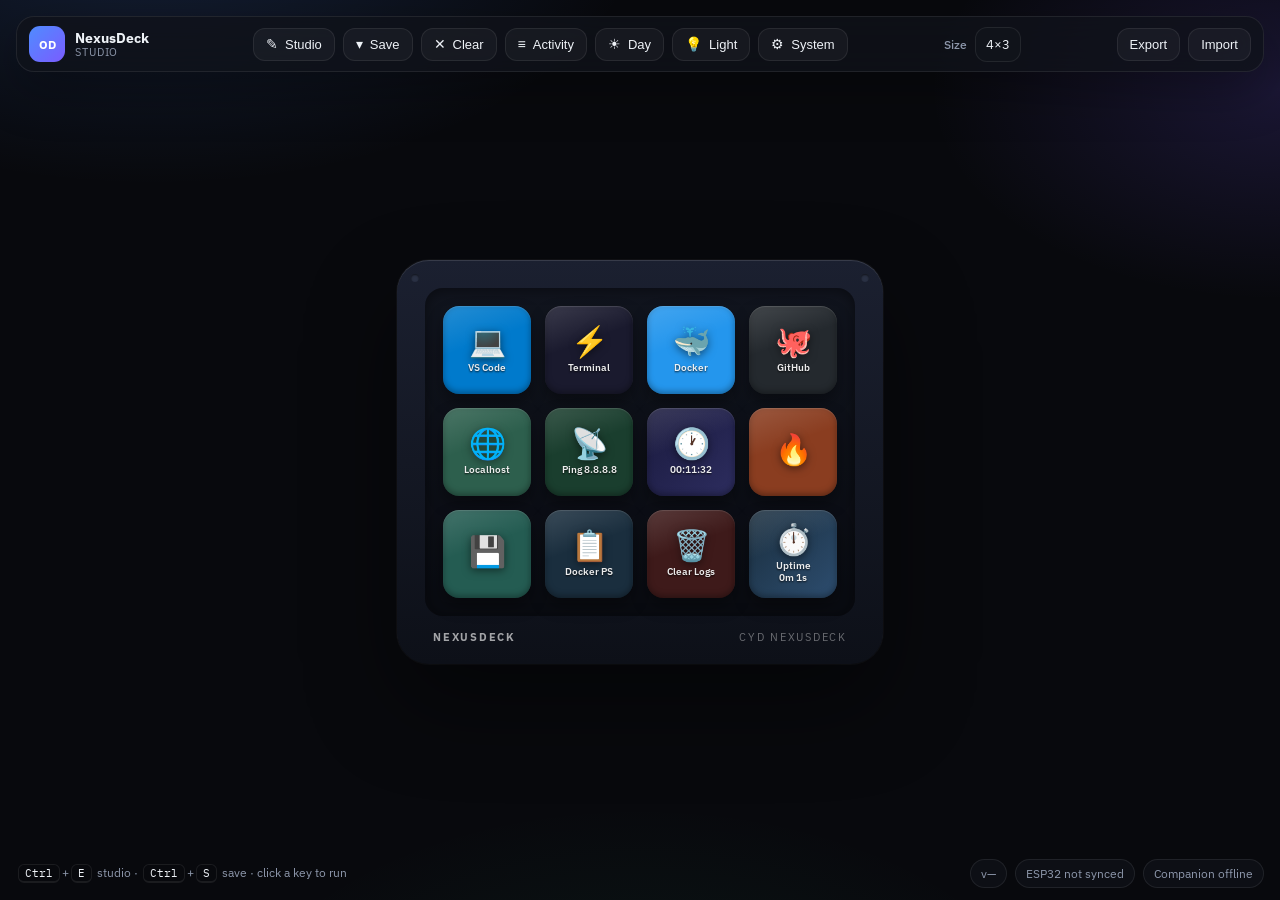
==== commit aab3b421: "Release v2.4.10: fix installer shipping stale 2.4.4 companion (delete committed zip, clean artifacts" ====
--- a/streamdeck-simulator/index.html
+++ b/streamdeck-simulator/index.html
@@ -1,4 +1,4 @@
-﻿<!DOCTYPE html>
+<!DOCTYPE html>
 <html lang="en">
 <head>
     <meta charset="UTF-8">
@@ -8,8 +8,8 @@
     <link rel="preconnect" href="https://fonts.googleapis.com">
     <link rel="preconnect" href="https://fonts.gstatic.com" crossorigin>
     <link href="https://fonts.googleapis.com/css2?family=IBM+Plex+Sans:wght@400;500;600;700&family=IBM+Plex+Mono:wght@500&display=swap" rel="stylesheet">
-    <link rel="stylesheet" href="css/deck.css?v=2.4.8">
-    <link rel="stylesheet" href="css/studio.css?v=2.4.8">
+    <link rel="stylesheet" href="css/deck.css?v=2.4.10">
+    <link rel="stylesheet" href="css/studio.css?v=2.4.10">
 
     <!-- Favicon (matches NexusDeck app icon) -->
     <link rel="icon" href="data:image/svg+xml,%3Csvg xmlns='http://www.w3.org/2000/svg' viewBox='0 0 64 64'%3E%3Crect x='2' y='2' width='60' height='60' rx='14' fill='%231a2030'/%3E%3Ctext x='32' y='45' font-family='Arial' font-size='36' font-weight='bold' fill='white' text-anchor='middle'%3EN%3C/text%3E%3Ccircle cx='50' cy='50' r='6' fill='%234f8cff'/%3E%3C/svg%3E">
@@ -27,17 +27,17 @@
     </div>
 
     <!-- Utility Scripts -->
-    <script src="js/notification-manager.js?v=2.4.8"></script>
-    <script src="js/logger.js?v=2.4.8"></script>
-    <script src="js/cleanup-manager.js?v=2.4.8"></script>
-    <script src="js/performance-utils.js?v=2.4.8"></script>
+    <script src="js/notification-manager.js?v=2.4.10"></script>
+    <script src="js/logger.js?v=2.4.10"></script>
+    <script src="js/cleanup-manager.js?v=2.4.10"></script>
+    <script src="js/performance-utils.js?v=2.4.10"></script>
 
     <!-- Core Scripts -->
-    <script src="js/deck-core.js?v=2.4.8"></script>
-    <script src="js/actions.js?v=2.4.8"></script>
-    <script src="js/live-keys.js?v=2.4.8"></script>
-    <script src="js/profiles.js?v=2.4.8"></script>
-    <script src="js/studio-ui.js?v=2.4.8"></script>
+    <script src="js/deck-core.js?v=2.4.10"></script>
+    <script src="js/actions.js?v=2.4.10"></script>
+    <script src="js/live-keys.js?v=2.4.10"></script>
+    <script src="js/profiles.js?v=2.4.10"></script>
+    <script src="js/studio-ui.js?v=2.4.10"></script>
 
     <!-- Main Application Script -->
     <script>
@@ -205,7 +205,7 @@
              * Complete cleanup - call on app shutdown
              */
             cleanup() {
-                console.log('ðŸ§¹ Cleaning up NexusDeck components...');
+                console.log('🧹 Cleaning up NexusDeck components...');
 
                 try {
                     // Stop live widgets
@@ -233,7 +233,7 @@
                     this.profiles = null;
                     this.studio = null;
 
-                    console.log('âœ… Cleanup complete');
+                    console.log('✅ Cleanup complete');
                 } catch (error) {
                     console.error('Error during cleanup:', error);
                 }
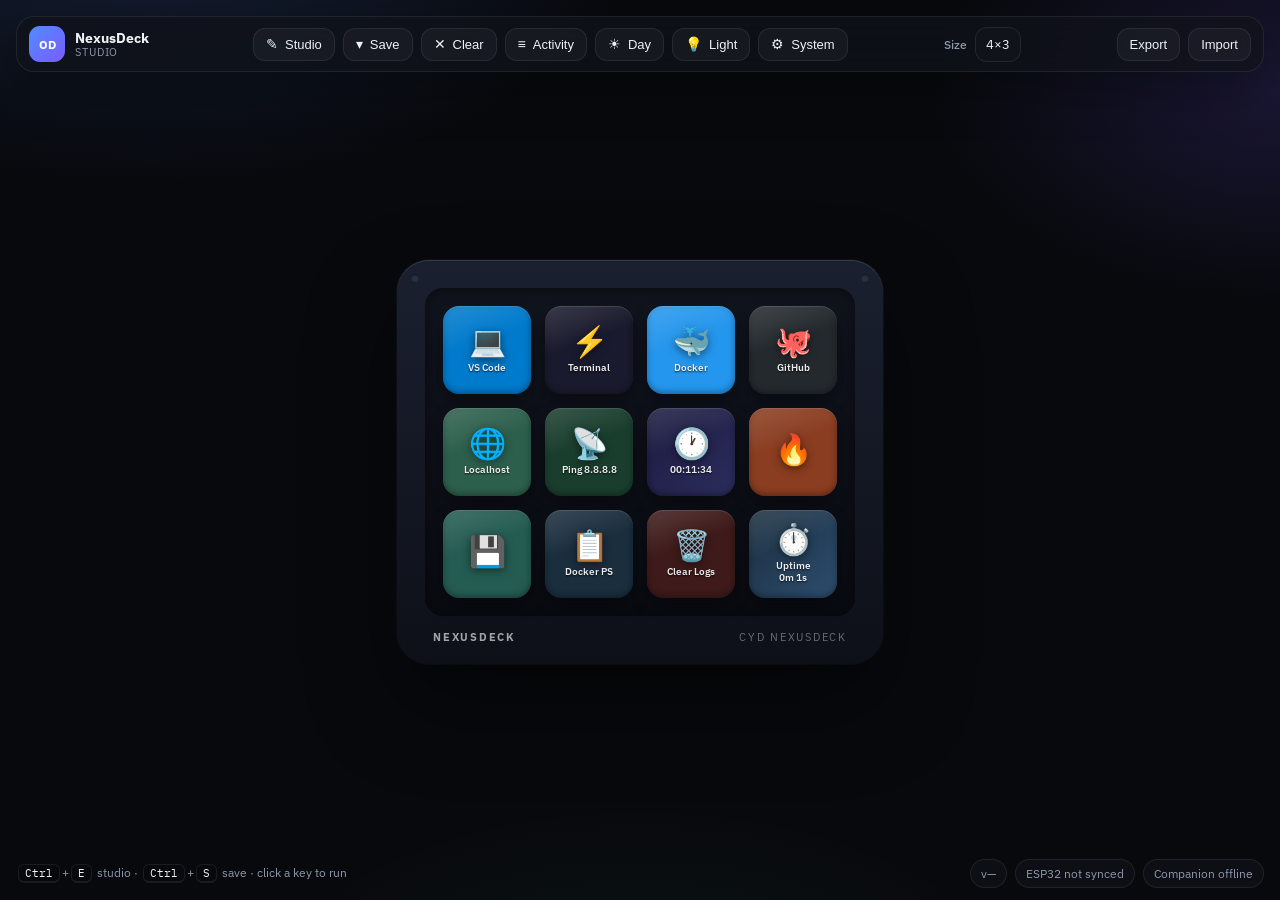
==== commit 5f7f8716: "Firmware v16f: solid-color rendering (ledPump always paints the frame) + LED master state sync every" ====
--- a/streamdeck-simulator/index.html
+++ b/streamdeck-simulator/index.html
@@ -8,8 +8,8 @@
     <link rel="preconnect" href="https://fonts.googleapis.com">
     <link rel="preconnect" href="https://fonts.gstatic.com" crossorigin>
     <link href="https://fonts.googleapis.com/css2?family=IBM+Plex+Sans:wght@400;500;600;700&family=IBM+Plex+Mono:wght@500&display=swap" rel="stylesheet">
-    <link rel="stylesheet" href="css/deck.css?v=2.4.10">
-    <link rel="stylesheet" href="css/studio.css?v=2.4.10">
+    <link rel="stylesheet" href="css/deck.css?v=2.4.11">
+    <link rel="stylesheet" href="css/studio.css?v=2.4.11">
 
     <!-- Favicon (matches NexusDeck app icon) -->
     <link rel="icon" href="data:image/svg+xml,%3Csvg xmlns='http://www.w3.org/2000/svg' viewBox='0 0 64 64'%3E%3Crect x='2' y='2' width='60' height='60' rx='14' fill='%231a2030'/%3E%3Ctext x='32' y='45' font-family='Arial' font-size='36' font-weight='bold' fill='white' text-anchor='middle'%3EN%3C/text%3E%3Ccircle cx='50' cy='50' r='6' fill='%234f8cff'/%3E%3C/svg%3E">
@@ -27,17 +27,17 @@
     </div>
 
     <!-- Utility Scripts -->
-    <script src="js/notification-manager.js?v=2.4.10"></script>
-    <script src="js/logger.js?v=2.4.10"></script>
-    <script src="js/cleanup-manager.js?v=2.4.10"></script>
-    <script src="js/performance-utils.js?v=2.4.10"></script>
+    <script src="js/notification-manager.js?v=2.4.11"></script>
+    <script src="js/logger.js?v=2.4.11"></script>
+    <script src="js/cleanup-manager.js?v=2.4.11"></script>
+    <script src="js/performance-utils.js?v=2.4.11"></script>
 
     <!-- Core Scripts -->
-    <script src="js/deck-core.js?v=2.4.10"></script>
-    <script src="js/actions.js?v=2.4.10"></script>
-    <script src="js/live-keys.js?v=2.4.10"></script>
-    <script src="js/profiles.js?v=2.4.10"></script>
-    <script src="js/studio-ui.js?v=2.4.10"></script>
+    <script src="js/deck-core.js?v=2.4.11"></script>
+    <script src="js/actions.js?v=2.4.11"></script>
+    <script src="js/live-keys.js?v=2.4.11"></script>
+    <script src="js/profiles.js?v=2.4.11"></script>
+    <script src="js/studio-ui.js?v=2.4.11"></script>
 
     <!-- Main Application Script -->
     <script>
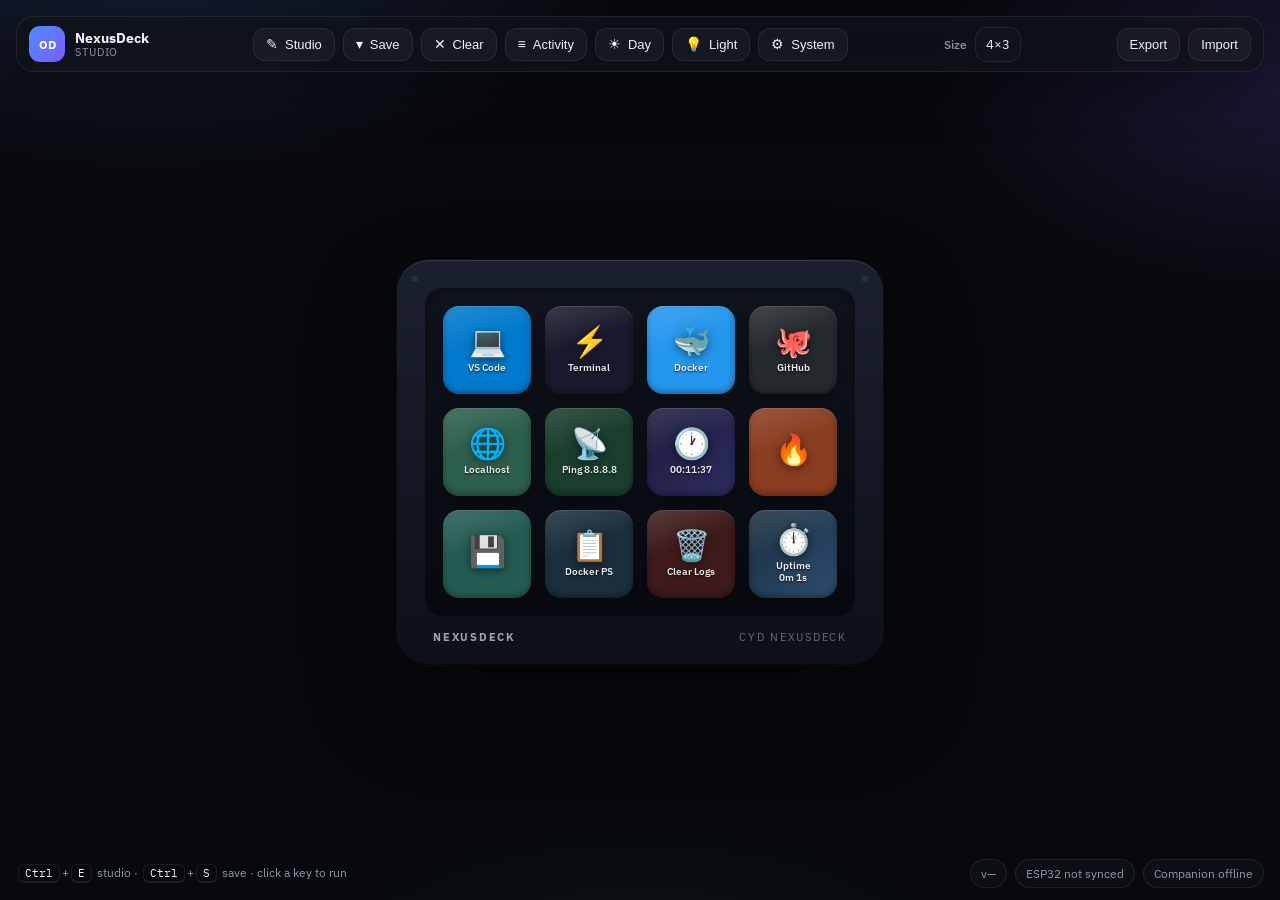
==== commit d66fb3a4: "Add publisher Mostafa Elwakil: Windows version resource for NexusDeckCompanion.exe (CompanyName/Publ" ====
--- a/streamdeck-simulator/index.html
+++ b/streamdeck-simulator/index.html
@@ -8,8 +8,8 @@
     <link rel="preconnect" href="https://fonts.googleapis.com">
     <link rel="preconnect" href="https://fonts.gstatic.com" crossorigin>
     <link href="https://fonts.googleapis.com/css2?family=IBM+Plex+Sans:wght@400;500;600;700&family=IBM+Plex+Mono:wght@500&display=swap" rel="stylesheet">
-    <link rel="stylesheet" href="css/deck.css?v=2.4.11">
-    <link rel="stylesheet" href="css/studio.css?v=2.4.11">
+    <link rel="stylesheet" href="css/deck.css?v=2.4.12">
+    <link rel="stylesheet" href="css/studio.css?v=2.4.12">
 
     <!-- Favicon (matches NexusDeck app icon) -->
     <link rel="icon" href="data:image/svg+xml,%3Csvg xmlns='http://www.w3.org/2000/svg' viewBox='0 0 64 64'%3E%3Crect x='2' y='2' width='60' height='60' rx='14' fill='%231a2030'/%3E%3Ctext x='32' y='45' font-family='Arial' font-size='36' font-weight='bold' fill='white' text-anchor='middle'%3EN%3C/text%3E%3Ccircle cx='50' cy='50' r='6' fill='%234f8cff'/%3E%3C/svg%3E">
@@ -27,17 +27,17 @@
     </div>
 
     <!-- Utility Scripts -->
-    <script src="js/notification-manager.js?v=2.4.11"></script>
-    <script src="js/logger.js?v=2.4.11"></script>
-    <script src="js/cleanup-manager.js?v=2.4.11"></script>
-    <script src="js/performance-utils.js?v=2.4.11"></script>
+    <script src="js/notification-manager.js?v=2.4.12"></script>
+    <script src="js/logger.js?v=2.4.12"></script>
+    <script src="js/cleanup-manager.js?v=2.4.12"></script>
+    <script src="js/performance-utils.js?v=2.4.12"></script>
 
     <!-- Core Scripts -->
-    <script src="js/deck-core.js?v=2.4.11"></script>
-    <script src="js/actions.js?v=2.4.11"></script>
-    <script src="js/live-keys.js?v=2.4.11"></script>
-    <script src="js/profiles.js?v=2.4.11"></script>
-    <script src="js/studio-ui.js?v=2.4.11"></script>
+    <script src="js/deck-core.js?v=2.4.12"></script>
+    <script src="js/actions.js?v=2.4.12"></script>
+    <script src="js/live-keys.js?v=2.4.12"></script>
+    <script src="js/profiles.js?v=2.4.12"></script>
+    <script src="js/studio-ui.js?v=2.4.12"></script>
 
     <!-- Main Application Script -->
     <script>
